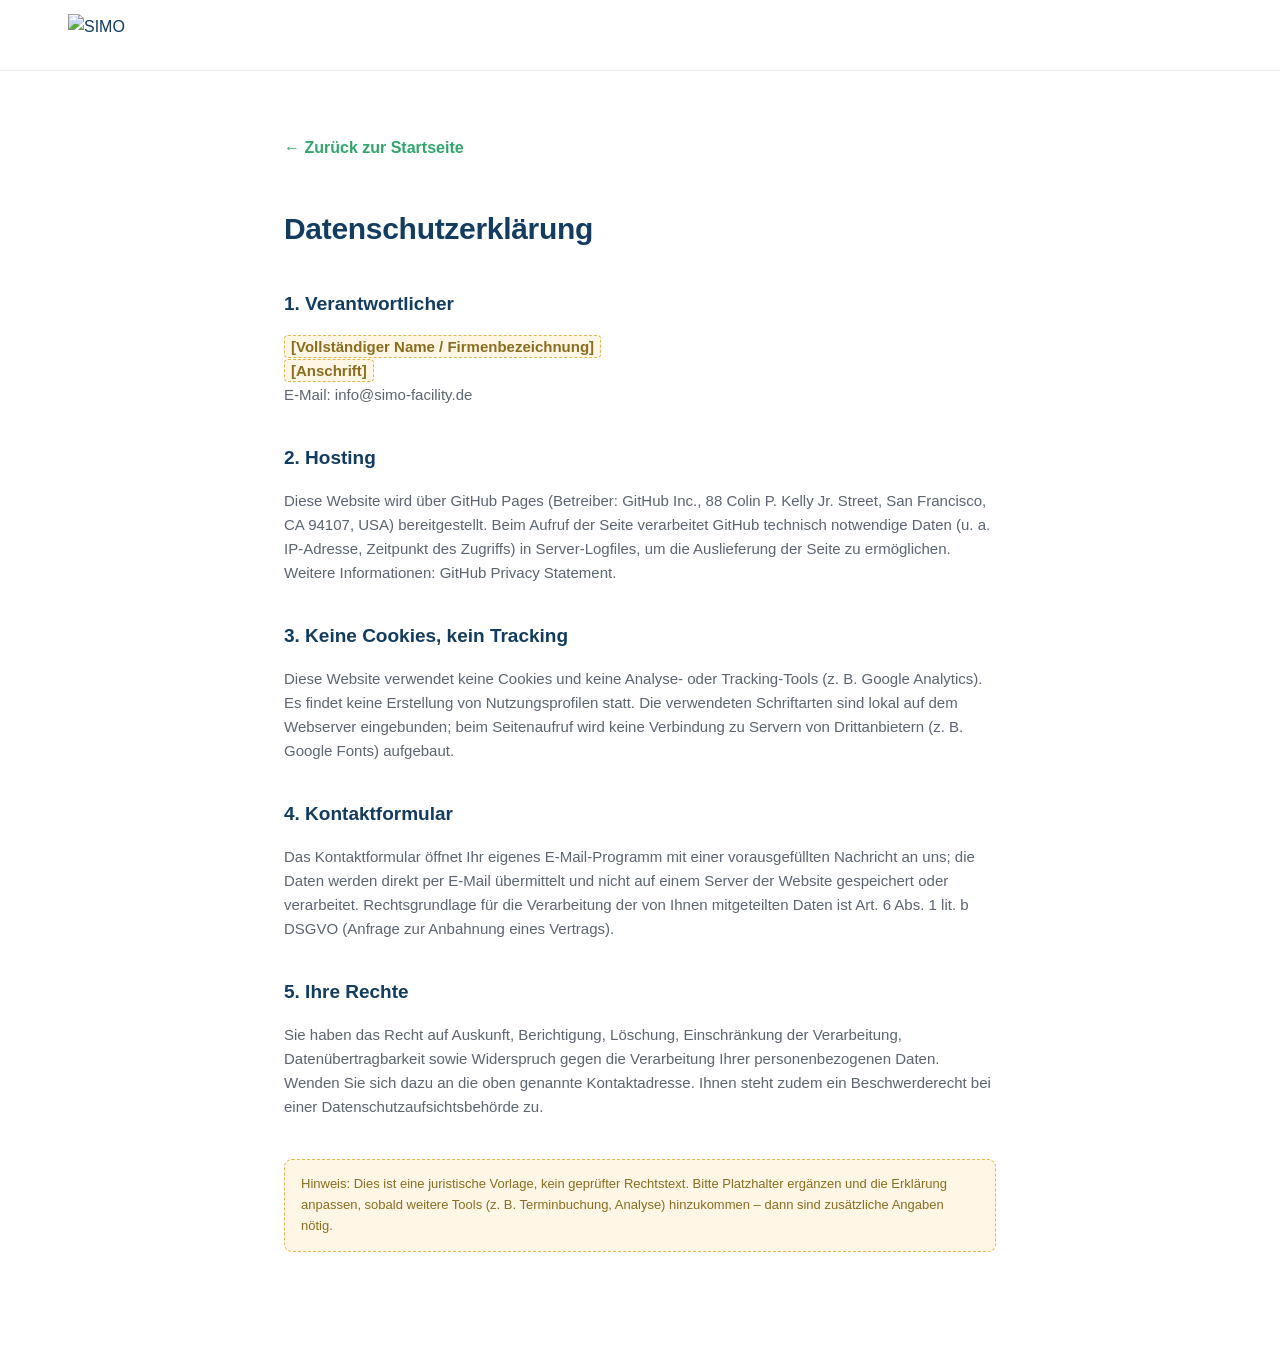
==== datenschutz.html @ 3d9133c1 "Website: Grunddateien" ====
<!DOCTYPE html>
<html lang="de">
<head>
<meta charset="UTF-8">
<meta name="viewport" content="width=device-width, initial-scale=1.0">
<title>Datenschutzerklärung – SIMO</title>
<link rel="icon" type="image/svg+xml" href="assets/icon.svg">
<link rel="stylesheet" href="styles.css">
<style>
  .legal { max-width: 760px; margin: 0 auto; padding: 64px 24px 96px; }
  .legal h1 { font-size: 30px; margin-bottom: 24px; }
  .legal h2 { font-size: 19px; margin-top: 36px; }
  .legal p, .legal li { color: var(--gray); font-size: 15px; }
  .legal .placeholder { background: #FFF6E5; border: 1px dashed #E0B94D; padding: 2px 6px; border-radius: 4px; color: #8A6D1E; font-weight: 600; }
  .back { display:inline-block; margin-bottom: 24px; font-weight: 600; color: var(--green); }
</style>
</head>
<body>
<header>
  <nav class="nav">
    <a href="index.html" class="logo"><img src="assets/icon.svg" alt="SIMO"></a>
  </nav>
</header>

<div class="legal">
  <a class="back" href="index.html">&larr; Zurück zur Startseite</a>
  <h1>Datenschutzerklärung</h1>

  <h2>1. Verantwortlicher</h2>
  <p>
    <span class="placeholder">[Vollständiger Name / Firmenbezeichnung]</span><br>
    <span class="placeholder">[Anschrift]</span><br>
    E-Mail: info@simo-facility.de
  </p>

  <h2>2. Hosting</h2>
  <p>Diese Website wird über GitHub Pages (Betreiber: GitHub Inc., 88 Colin P. Kelly Jr. Street, San Francisco, CA 94107, USA) bereitgestellt. Beim Aufruf der Seite verarbeitet GitHub technisch notwendige Daten (u. a. IP-Adresse, Zeitpunkt des Zugriffs) in Server-Logfiles, um die Auslieferung der Seite zu ermöglichen. Weitere Informationen: <a href="https://docs.github.com/site-policy/privacy-policies/github-general-privacy-statement" target="_blank" rel="noopener">GitHub Privacy Statement</a>.</p>

  <h2>3. Keine Cookies, kein Tracking</h2>
  <p>Diese Website verwendet keine Cookies und keine Analyse- oder Tracking-Tools (z. B. Google Analytics). Es findet keine Erstellung von Nutzungsprofilen statt. Die verwendeten Schriftarten sind lokal auf dem Webserver eingebunden; beim Seitenaufruf wird keine Verbindung zu Servern von Drittanbietern (z. B. Google Fonts) aufgebaut.</p>

  <h2>4. Kontaktformular</h2>
  <p>Das Kontaktformular öffnet Ihr eigenes E-Mail-Programm mit einer vorausgefüllten Nachricht an uns; die Daten werden direkt per E-Mail übermittelt und nicht auf einem Server der Website gespeichert oder verarbeitet. Rechtsgrundlage für die Verarbeitung der von Ihnen mitgeteilten Daten ist Art. 6 Abs. 1 lit. b DSGVO (Anfrage zur Anbahnung eines Vertrags).</p>

  <h2>5. Ihre Rechte</h2>
  <p>Sie haben das Recht auf Auskunft, Berichtigung, Löschung, Einschränkung der Verarbeitung, Datenübertragbarkeit sowie Widerspruch gegen die Verarbeitung Ihrer personenbezogenen Daten. Wenden Sie sich dazu an die oben genannte Kontaktadresse. Ihnen steht zudem ein Beschwerderecht bei einer Datenschutzaufsichtsbehörde zu.</p>

  <p style="margin-top:40px; font-size:13px; color:#8A6D1E; background:#FFF6E5; border:1px dashed #E0B94D; padding:14px 16px; border-radius:8px;">
    Hinweis: Dies ist eine juristische Vorlage, kein geprüfter Rechtstext. Bitte Platzhalter ergänzen und die Erklärung anpassen, sobald weitere Tools (z. B. Terminbuchung, Analyse) hinzukommen – dann sind zusätzliche Angaben nötig.
  </p>
</div>
</body>
</html>
---- styles.css ----
/* Poppins – selbst gehostet (DSGVO: keine Verbindung zu Google-Servern) */
@font-face {
  font-family: "Poppins"; font-style: normal; font-weight: 400; font-display: swap;
  src: url("assets/fonts/poppins-latin-400-normal.woff2") format("woff2");
  unicode-range: U+0000-00FF, U+0131, U+0152-0153, U+02BB-02BC, U+02C6, U+02DA, U+02DC, U+2000-206F, U+20AC, U+2122, U+2212;
}
@font-face {
  font-family: "Poppins"; font-style: normal; font-weight: 500; font-display: swap;
  src: url("assets/fonts/poppins-latin-500-normal.woff2") format("woff2");
  unicode-range: U+0000-00FF, U+0131, U+0152-0153, U+02BB-02BC, U+02C6, U+02DA, U+02DC, U+2000-206F, U+20AC, U+2122, U+2212;
}
@font-face {
  font-family: "Poppins"; font-style: normal; font-weight: 600; font-display: swap;
  src: url("assets/fonts/poppins-latin-600-normal.woff2") format("woff2");
  unicode-range: U+0000-00FF, U+0131, U+0152-0153, U+02BB-02BC, U+02C6, U+02DA, U+02DC, U+2000-206F, U+20AC, U+2122, U+2212;
}
@font-face {
  font-family: "Poppins"; font-style: normal; font-weight: 700; font-display: swap;
  src: url("assets/fonts/poppins-latin-700-normal.woff2") format("woff2");
  unicode-range: U+0000-00FF, U+0131, U+0152-0153, U+02BB-02BC, U+02C6, U+02DA, U+02DC, U+2000-206F, U+20AC, U+2122, U+2212;
}
@font-face {
  font-family: "Poppins"; font-style: normal; font-weight: 400; font-display: swap;
  src: url("assets/fonts/poppins-latin-ext-400-normal.woff2") format("woff2");
  unicode-range: U+0100-02BA, U+02BD-02C5, U+02C7-02CC, U+02CE-02D7, U+02DD-02FF, U+0304, U+0308, U+0329, U+1D00-1DBF, U+1E00-1E9F, U+1EF2-1EFF, U+2020, U+20A0-20AB, U+20AD-20C0, U+2113, U+2C60-2C7F, U+A720-A7FF;
}
@font-face {
  font-family: "Poppins"; font-style: normal; font-weight: 500; font-display: swap;
  src: url("assets/fonts/poppins-latin-ext-500-normal.woff2") format("woff2");
  unicode-range: U+0100-02BA, U+02BD-02C5, U+02C7-02CC, U+02CE-02D7, U+02DD-02FF, U+0304, U+0308, U+0329, U+1D00-1DBF, U+1E00-1E9F, U+1EF2-1EFF, U+2020, U+20A0-20AB, U+20AD-20C0, U+2113, U+2C60-2C7F, U+A720-A7FF;
}
@font-face {
  font-family: "Poppins"; font-style: normal; font-weight: 600; font-display: swap;
  src: url("assets/fonts/poppins-latin-ext-600-normal.woff2") format("woff2");
  unicode-range: U+0100-02BA, U+02BD-02C5, U+02C7-02CC, U+02CE-02D7, U+02DD-02FF, U+0304, U+0308, U+0329, U+1D00-1DBF, U+1E00-1E9F, U+1EF2-1EFF, U+2020, U+20A0-20AB, U+20AD-20C0, U+2113, U+2C60-2C7F, U+A720-A7FF;
}
@font-face {
  font-family: "Poppins"; font-style: normal; font-weight: 700; font-display: swap;
  src: url("assets/fonts/poppins-latin-ext-700-normal.woff2") format("woff2");
  unicode-range: U+0100-02BA, U+02BD-02C5, U+02C7-02CC, U+02CE-02D7, U+02DD-02FF, U+0304, U+0308, U+0329, U+1D00-1DBF, U+1E00-1E9F, U+1EF2-1EFF, U+2020, U+20A0-20AB, U+20AD-20C0, U+2113, U+2C60-2C7F, U+A720-A7FF;
}

:root {
  --navy: #123C61;
  --navy-dark: #081D30;
  --navy-soft: #EEF3F7;
  --green: #2FA66A;
  --green-alt: #35B37E;
  --green-tint: #E7F6EE;
  --gray: #5B6470;
  --gray-light: #8A93A0;
  --light: #F6F8FA;
  --border: #E3E8EC;
  --white: #FFFFFF;
  --radius-sm: 14px;
  --radius: 22px;
  --radius-lg: 32px;
  --max-width: 1200px;
  --font: "Poppins", -apple-system, BlinkMacSystemFont, "Segoe UI", Arial, sans-serif;
  --ease: cubic-bezier(.22,.61,.36,1);
  --shadow-sm: 0 2px 10px rgba(8,29,48,0.06);
  --shadow: 0 20px 50px rgba(8,29,48,0.10);
  --shadow-lg: 0 30px 80px rgba(8,29,48,0.16);
}

* { box-sizing: border-box; }
html { scroll-behavior: smooth; }
@media (prefers-reduced-motion: reduce) {
  html { scroll-behavior: auto; }
  * { animation-duration: 0.01ms !important; transition-duration: 0.01ms !important; }
}

body {
  margin: 0;
  font-family: var(--font);
  color: var(--navy);
  background: var(--white);
  line-height: 1.6;
  -webkit-font-smoothing: antialiased;
  overflow-x: hidden;
}

img, svg { max-width: 100%; display: block; }
a { color: inherit; text-decoration: none; }
button { font-family: var(--font); }

.container {
  max-width: var(--max-width);
  margin: 0 auto;
  padding: 0 28px;
}

/* Reveal on scroll */
.reveal { opacity: 0; transform: translateY(24px); transition: opacity .7s var(--ease), transform .7s var(--ease); }
.reveal.is-visible { opacity: 1; transform: translateY(0); }
.reveal-stagger.is-visible > * { opacity: 1; transform: translateY(0); }
.reveal-stagger > * { opacity: 0; transform: translateY(20px); transition: opacity .6s var(--ease), transform .6s var(--ease); }
.reveal-stagger.is-visible > *:nth-child(1) { transition-delay: .05s; }
.reveal-stagger.is-visible > *:nth-child(2) { transition-delay: .13s; }
.reveal-stagger.is-visible > *:nth-child(3) { transition-delay: .21s; }
.reveal-stagger.is-visible > *:nth-child(4) { transition-delay: .29s; }
.reveal-stagger.is-visible > *:nth-child(5) { transition-delay: .37s; }
.reveal-stagger.is-visible > *:nth-child(6) { transition-delay: .45s; }

/* Header */
header {
  position: sticky;
  top: 0;
  background: rgba(255,255,255,0.78);
  backdrop-filter: saturate(180%) blur(14px);
  -webkit-backdrop-filter: saturate(180%) blur(14px);
  border-bottom: 1px solid rgba(227,232,236,0.8);
  z-index: 200;
  transition: box-shadow .3s var(--ease);
}
header.scrolled { box-shadow: 0 6px 24px rgba(8,29,48,0.06); }
.nav {
  display: flex;
  align-items: center;
  justify-content: space-between;
  padding: 14px 28px;
  max-width: var(--max-width);
  margin: 0 auto;
}
.nav .logo img { height: 42px; }
.nav-links {
  display: flex;
  gap: 34px;
  list-style: none;
  margin: 0;
  padding: 0;
}
.nav-links a {
  font-size: 14.5px;
  font-weight: 600;
  color: var(--navy);
  position: relative;
  padding-bottom: 2px;
}
.nav-links a::after {
  content: ""; position: absolute; left: 0; bottom: -4px; width: 0; height: 2px;
  background: var(--green); transition: width .25s var(--ease);
}
.nav-links a:hover::after { width: 100%; }
.nav-right { display: flex; align-items: center; gap: 18px; }
.nav-phone { display: flex; align-items: center; gap: 8px; font-size: 14px; font-weight: 600; color: var(--navy); }
.nav-cta {
  display: inline-flex;
  align-items: center;
  background: var(--navy);
  color: var(--white) !important;
  font-weight: 600;
  font-size: 14.5px;
  padding: 11px 22px;
  border-radius: 999px;
  white-space: nowrap;
  transition: background .25s var(--ease), transform .2s var(--ease);
}
.nav-cta:hover { background: var(--green); transform: translateY(-1px); }
.nav-toggle {
  display: none;
  flex-direction: column;
  gap: 5px;
  background: none;
  border: none;
  cursor: pointer;
  padding: 6px;
}
.nav-toggle span { width: 24px; height: 2px; background: var(--navy); border-radius: 2px; transition: transform .25s var(--ease), opacity .25s var(--ease); }
.nav-toggle.active span:nth-child(1) { transform: translateY(7px) rotate(45deg); }
.nav-toggle.active span:nth-child(2) { opacity: 0; }
.nav-toggle.active span:nth-child(3) { transform: translateY(-7px) rotate(-45deg); }

.mobile-panel {
  display: none;
  position: fixed; inset: 0; top: 64px;
  background: var(--white);
  z-index: 190;
  padding: 8px 28px 32px;
  overflow-y: auto;
}
.mobile-panel.open { display: block; animation: fadeIn .25s var(--ease); }
.mobile-panel ul { list-style: none; margin: 0; padding: 0; display: grid; gap: 4px; }
.mobile-panel a {
  display: block; padding: 16px 4px; font-size: 18px; font-weight: 600;
  border-bottom: 1px solid var(--border); color: var(--navy);
}
.mobile-panel .btn { margin-top: 24px; width: 100%; text-align: center; }
@keyframes fadeIn { from { opacity: 0; } to { opacity: 1; } }

/* Hero */
.hero {
  position: relative;
  background: radial-gradient(1100px 560px at 15% -10%, #1c507e 0%, var(--navy) 42%, var(--navy-dark) 100%);
  color: var(--white);
  padding: clamp(64px, 10vw, 120px) 0 clamp(56px, 8vw, 96px);
  overflow: hidden;
}
.hero::before {
  content: "";
  position: absolute;
  top: -220px; right: -160px;
  width: 620px; height: 620px;
  background: radial-gradient(circle, rgba(47,166,106,0.35) 0%, rgba(47,166,106,0) 70%);
  pointer-events: none;
}
.hero .container {
  position: relative;
  display: grid;
  grid-template-columns: 1.15fr 0.85fr;
  gap: 56px;
  align-items: center;
}
.eyebrow {
  display: inline-flex;
  align-items: center;
  gap: 8px;
  font-size: 12.5px;
  font-weight: 700;
  letter-spacing: 1.4px;
  text-transform: uppercase;
  color: var(--green-alt);
  background: rgba(47,166,106,0.14);
  border: 1px solid rgba(47,166,106,0.35);
  padding: 7px 16px;
  border-radius: 999px;
  margin-bottom: 24px;
}
.eyebrow .pulse {
  width: 7px; height: 7px; border-radius: 50%; background: var(--green-alt);
  box-shadow: 0 0 0 0 rgba(53,179,126,0.6);
  animation: pulse 2.2s infinite;
}
@keyframes pulse {
  0% { box-shadow: 0 0 0 0 rgba(53,179,126,0.55); }
  70% { box-shadow: 0 0 0 9px rgba(53,179,126,0); }
  100% { box-shadow: 0 0 0 0 rgba(53,179,126,0); }
}
.hero h1 {
  font-size: clamp(34px, 5vw, 58px);
  line-height: 1.08;
  letter-spacing: -0.02em;
  margin: 0 0 22px;
  font-weight: 700;
}
.hero h1 span { color: var(--green-alt); }
.hero p.lead {
  font-size: clamp(16px, 1.6vw, 19px);
  color: #C6D5E1;
  max-width: 520px;
  margin: 0 0 34px;
}
.hero-ctas { display: flex; gap: 14px; flex-wrap: wrap; margin-bottom: 36px; }
.btn {
  display: inline-flex;
  align-items: center;
  justify-content: center;
  gap: 8px;
  padding: 15px 30px;
  border-radius: 999px;
  font-weight: 600;
  font-size: 15px;
  border: 2px solid transparent;
  cursor: pointer;
  transition: transform .2s var(--ease), box-shadow .2s var(--ease), background .2s var(--ease), border-color .2s var(--ease);
}
.btn-primary { background: var(--green); color: var(--white); box-shadow: 0 10px 26px rgba(47,166,106,0.35); }
.btn-primary:hover { background: var(--green-alt); transform: translateY(-2px); box-shadow: 0 14px 34px rgba(47,166,106,0.45); }
.btn-outline { border-color: rgba(255,255,255,0.35); color: var(--white); }
.btn-outline:hover { border-color: #fff; background: rgba(255,255,255,0.08); transform: translateY(-2px); }
.btn-dark { background: var(--navy); color: var(--white); }
.btn-dark:hover { background: var(--navy-dark); transform: translateY(-2px); }

.hero-microtrust { display: flex; flex-wrap: wrap; gap: 20px 28px; }
.hero-microtrust li { list-style: none; display: flex; align-items: center; gap: 8px; font-size: 13.5px; color: #D7E1EA; font-weight: 500; }
.hero-microtrust svg { flex-shrink: 0; }

.hero-visual {
  position: relative;
  background: rgba(255,255,255,0.06);
  border: 1px solid rgba(255,255,255,0.14);
  border-radius: var(--radius-lg);
  padding: 34px;
  backdrop-filter: blur(6px);
}
.hero-visual .card-label { font-size: 12px; font-weight: 700; letter-spacing: 1px; text-transform: uppercase; color: var(--green-alt); margin-bottom: 18px; }
.hero-visual ul { list-style: none; margin: 0; padding: 0; display: grid; gap: 20px; }
.hero-visual li { display: flex; gap: 14px; align-items: flex-start; font-size: 15px; color: #E7EDF2; }
.hero-visual .check {
  width: 24px; height: 24px; border-radius: 50%; background: rgba(47,166,106,0.18);
  display: flex; align-items: center; justify-content: center; flex-shrink: 0; margin-top: 1px;
}

/* Trust bar */
.trustbar { background: var(--light); border-bottom: 1px solid var(--border); padding: 38px 0; }
.trustbar .container { display: grid; grid-template-columns: repeat(4, 1fr); gap: 24px; }
.trust-item { text-align: center; padding: 0 8px; }
.trust-item .icon-wrap {
  width: 56px; height: 56px; margin: 0 auto 12px; border-radius: 16px;
  background: var(--white); border: 1px solid var(--border);
  display: flex; align-items: center; justify-content: center;
  box-shadow: var(--shadow-sm);
}
.trust-item h4 { font-size: 15.5px; margin: 0 0 3px; color: var(--navy); font-weight: 600; }
.trust-item p { font-size: 13.5px; color: var(--gray); margin: 0; }

/* Sections */
section { padding: clamp(56px, 9vw, 104px) 0; }
.section-alt { background: var(--light); }
.section-head { text-align: center; max-width: 640px; margin: 0 auto 56px; }
.kicker {
  color: var(--green);
  font-weight: 700;
  font-size: 12.5px;
  letter-spacing: 1.6px;
  text-transform: uppercase;
}
.section-head h2 { font-size: clamp(26px, 3.4vw, 38px); margin: 12px 0 14px; letter-spacing: -0.01em; }
.section-head p { color: var(--gray); font-size: 16.5px; margin: 0; }

/* Process */
.process-grid {
  display: grid;
  grid-template-columns: repeat(4, 1fr);
  gap: 20px;
  counter-reset: step;
}
.process-card {
  position: relative;
  background: var(--white);
  border: 1px solid var(--border);
  border-radius: var(--radius);
  padding: 30px 24px;
}
.process-card .num {
  width: 40px; height: 40px; border-radius: 50%;
  background: var(--navy); color: var(--white);
  display: flex; align-items: center; justify-content: center;
  font-weight: 700; font-size: 16px; margin-bottom: 18px;
}
.process-card h3 { font-size: 17px; margin: 0 0 8px; }
.process-card p { font-size: 14px; color: var(--gray); margin: 0; }
.process-arrow { display: none; }

/* Services grid */
.services-grid { display: grid; grid-template-columns: repeat(3, 1fr); gap: 22px; }
.service-card {
  border: 1px solid var(--border);
  border-radius: var(--radius);
  padding: 30px;
  background: var(--white);
  transition: box-shadow .3s var(--ease), transform .3s var(--ease), border-color .3s var(--ease);
}
.service-card:hover { box-shadow: var(--shadow); transform: translateY(-4px); border-color: transparent; }
.service-card .icon {
  width: 52px; height: 52px;
  border-radius: 16px;
  background: var(--green-tint);
  display: flex; align-items: center; justify-content: center;
  margin-bottom: 20px;
}
.service-card h3 { font-size: 19px; margin: 0 0 9px; letter-spacing: -0.01em; }
.service-card p { font-size: 14.5px; color: var(--gray); margin: 0 0 16px; }
.service-card .price {
  display: inline-flex; font-size: 13.5px; font-weight: 700; color: var(--navy);
  background: var(--navy-soft); padding: 7px 14px; border-radius: 999px;
}

/* USP cards */
.usp-grid { display: grid; grid-template-columns: repeat(3, 1fr); gap: 22px; }
.usp-card {
  border-radius: var(--radius);
  padding: 32px;
  background: var(--white);
  border: 1px solid var(--border);
  transition: box-shadow .3s var(--ease), transform .3s var(--ease);
}
.usp-card:hover { box-shadow: var(--shadow); transform: translateY(-4px); }
.usp-card .icon-wrap {
  width: 54px; height: 54px; border-radius: 16px;
  background: var(--navy); display: flex; align-items: center; justify-content: center;
  margin-bottom: 18px;
}
.usp-card h3 { font-size: 19px; margin: 0 0 5px; }
.usp-card p { font-size: 14.5px; color: var(--gray); margin: 0; }

/* Area */
.area .container { display: grid; grid-template-columns: 1fr 1fr; gap: 48px; align-items: center; }
.area h2 { font-size: clamp(24px, 3vw, 32px); margin: 0 0 16px; letter-spacing: -0.01em; }
.area p { color: var(--gray); font-size: 15.5px; }
.area-tags { display: flex; gap: 10px; flex-wrap: wrap; margin-top: 20px; }
.area-tags span {
  background: var(--white); border: 1px solid var(--border);
  padding: 9px 18px; border-radius: 999px; font-size: 14px; font-weight: 600;
}
.area-visual { display: flex; justify-content: center; }
.area-visual svg { max-width: 380px; }

/* FAQ */
.faq { max-width: 780px; margin: 0 auto; }
.faq-item {
  border-bottom: 1px solid var(--border);
}
.faq-item summary {
  cursor: pointer;
  list-style: none;
  display: flex;
  align-items: center;
  justify-content: space-between;
  padding: 22px 4px;
  font-weight: 600;
  font-size: 16.5px;
  color: var(--navy);
}
.faq-item summary::-webkit-details-marker { display: none; }
.faq-item .plus {
  width: 26px; height: 26px; border-radius: 50%; background: var(--navy-soft);
  display: flex; align-items: center; justify-content: center; flex-shrink: 0; margin-left: 16px;
  position: relative;
}
.faq-item .plus::before, .faq-item .plus::after {
  content: ""; position: absolute; background: var(--navy); border-radius: 2px;
}
.faq-item .plus::before { width: 11px; height: 2px; }
.faq-item .plus::after { width: 2px; height: 11px; transition: transform .25s var(--ease); }
.faq-item[open] .plus::after { transform: rotate(90deg) scale(0); }
.faq-item p { margin: 0 0 22px; color: var(--gray); font-size: 15px; padding-right: 40px; }

/* Final CTA */
.final-cta {
  background: linear-gradient(135deg, var(--navy) 0%, var(--navy-dark) 100%);
  color: var(--white);
  border-radius: var(--radius-lg);
  padding: clamp(48px, 7vw, 76px);
  text-align: center;
  margin: 0 28px;
  max-width: calc(var(--max-width) - 56px);
  margin-left: auto; margin-right: auto;
}
.final-cta h2 { font-size: clamp(26px, 3.6vw, 40px); margin: 0 0 16px; letter-spacing: -0.01em; }
.final-cta p { color: #C6D5E1; font-size: 16.5px; max-width: 520px; margin: 0 auto 32px; }
.final-cta .hero-ctas { justify-content: center; margin-bottom: 0; }

/* Contact */
.contact .container { display: grid; grid-template-columns: 1fr 1fr; gap: 56px; }
.contact-info h2 { font-size: clamp(24px, 3.2vw, 32px); margin: 10px 0 14px; letter-spacing: -0.01em; }
.contact-info > p { color: var(--gray); font-size: 15.5px; margin-bottom: 28px; }
.contact-detail { display: flex; gap: 16px; align-items: flex-start; margin-bottom: 20px; }
.contact-detail .icon-wrap {
  width: 44px; height: 44px; border-radius: 14px; background: var(--light); border: 1px solid var(--border);
  display: flex; align-items: center; justify-content: center; flex-shrink: 0;
}
.contact-detail strong { display: block; font-size: 15px; }
.contact-detail span { color: var(--gray); font-size: 14.5px; }
.contact-detail span a { color: var(--green); font-weight: 600; }
.contact-detail span a:hover { text-decoration: underline; }

form.contact-form {
  border: 1px solid var(--border);
  border-radius: var(--radius);
  padding: 34px;
  display: grid;
  gap: 18px;
  background: var(--white);
  box-shadow: var(--shadow);
}
.contact-form label { font-size: 13px; font-weight: 700; color: var(--navy); margin-bottom: 6px; display: block; }
.contact-form input, .contact-form select, .contact-form textarea {
  width: 100%;
  padding: 13px 15px;
  border: 1px solid var(--border);
  border-radius: 12px;
  font-family: var(--font);
  font-size: 14.5px;
  color: var(--navy);
  background: var(--light);
  transition: border-color .2s var(--ease), background .2s var(--ease);
}
.contact-form input:focus, .contact-form select:focus, .contact-form textarea:focus {
  outline: none; border-color: var(--green); background: var(--white);
}
.contact-form textarea { resize: vertical; min-height: 100px; }
.contact-form .btn-primary { border: none; width: 100%; margin-top: 4px; }
.form-hint { font-size: 12.5px; color: var(--gray-light); margin-top: -8px; text-align: center; }

/* Footer */
footer { background: var(--navy-dark); color: #C6D2DC; padding: 60px 0 28px; }
.footer-grid { display: grid; grid-template-columns: 1.4fr 1fr 1fr; gap: 36px; margin-bottom: 44px; }
.footer-grid img { height: 30px; margin-bottom: 16px; }
.footer-grid p { font-size: 14px; color: #93A6B6; max-width: 320px; }
.footer-grid h5 { color: var(--white); font-size: 14px; margin: 0 0 16px; letter-spacing: 0.4px; }
.footer-grid ul { list-style: none; margin: 0; padding: 0; display: grid; gap: 11px; }
.footer-grid a { font-size: 14px; color: #C6D2DC; transition: color .2s var(--ease); }
.footer-grid a:hover { color: var(--white); }
.footer-bottom {
  border-top: 1px solid rgba(255,255,255,0.1);
  padding-top: 24px;
  display: flex; justify-content: space-between; flex-wrap: wrap; gap: 12px;
  font-size: 13px; color: #7C90A0;
}

/* Sticky mobile CTA */
.mobile-cta-bar {
  display: none;
  position: fixed; left: 0; right: 0; bottom: 0; z-index: 150;
  background: rgba(255,255,255,0.92);
  backdrop-filter: blur(10px);
  border-top: 1px solid var(--border);
  padding: 12px 16px;
  gap: 10px;
}
.mobile-cta-bar a { flex: 1; text-align: center; }

/* Legal pages (shared) */
.legal { max-width: 760px; margin: 0 auto; padding: 64px 24px 96px; }
.legal h1 { font-size: 30px; margin-bottom: 24px; letter-spacing: -0.01em; }
.legal h2 { font-size: 19px; margin-top: 36px; }
.legal p, .legal li { color: var(--gray); font-size: 15px; }
.legal .placeholder { background: #FFF6E5; border: 1px dashed #E0B94D; padding: 2px 6px; border-radius: 4px; color: #8A6D1E; font-weight: 600; }
.back { display:inline-block; margin-bottom: 24px; font-weight: 600; color: var(--green); }

@media (max-width: 960px) {
  .process-grid, .services-grid, .usp-grid { grid-template-columns: repeat(2, 1fr); }
  .footer-grid { grid-template-columns: 1fr 1fr; }
  .footer-grid > div:first-child { grid-column: 1 / -1; }
}

@media (max-width: 880px) {
  .nav-links, .nav-phone { display: none; }
  .nav-toggle { display: flex; }
  .hero .container { grid-template-columns: 1fr; }
  .hero-visual { order: -1; }
  .trustbar .container { grid-template-columns: repeat(2, 1fr); gap: 28px; }
  .area .container, .contact .container { grid-template-columns: 1fr; }
  .area-visual { order: -1; }
  body { padding-bottom: 72px; }
  .mobile-cta-bar { display: flex; }
}

@media (max-width: 600px) {
  .process-grid, .services-grid, .usp-grid { grid-template-columns: 1fr; }
  .final-cta { margin: 0 16px; padding: 40px 24px; }
  .hero-microtrust { gap: 14px 20px; }
}
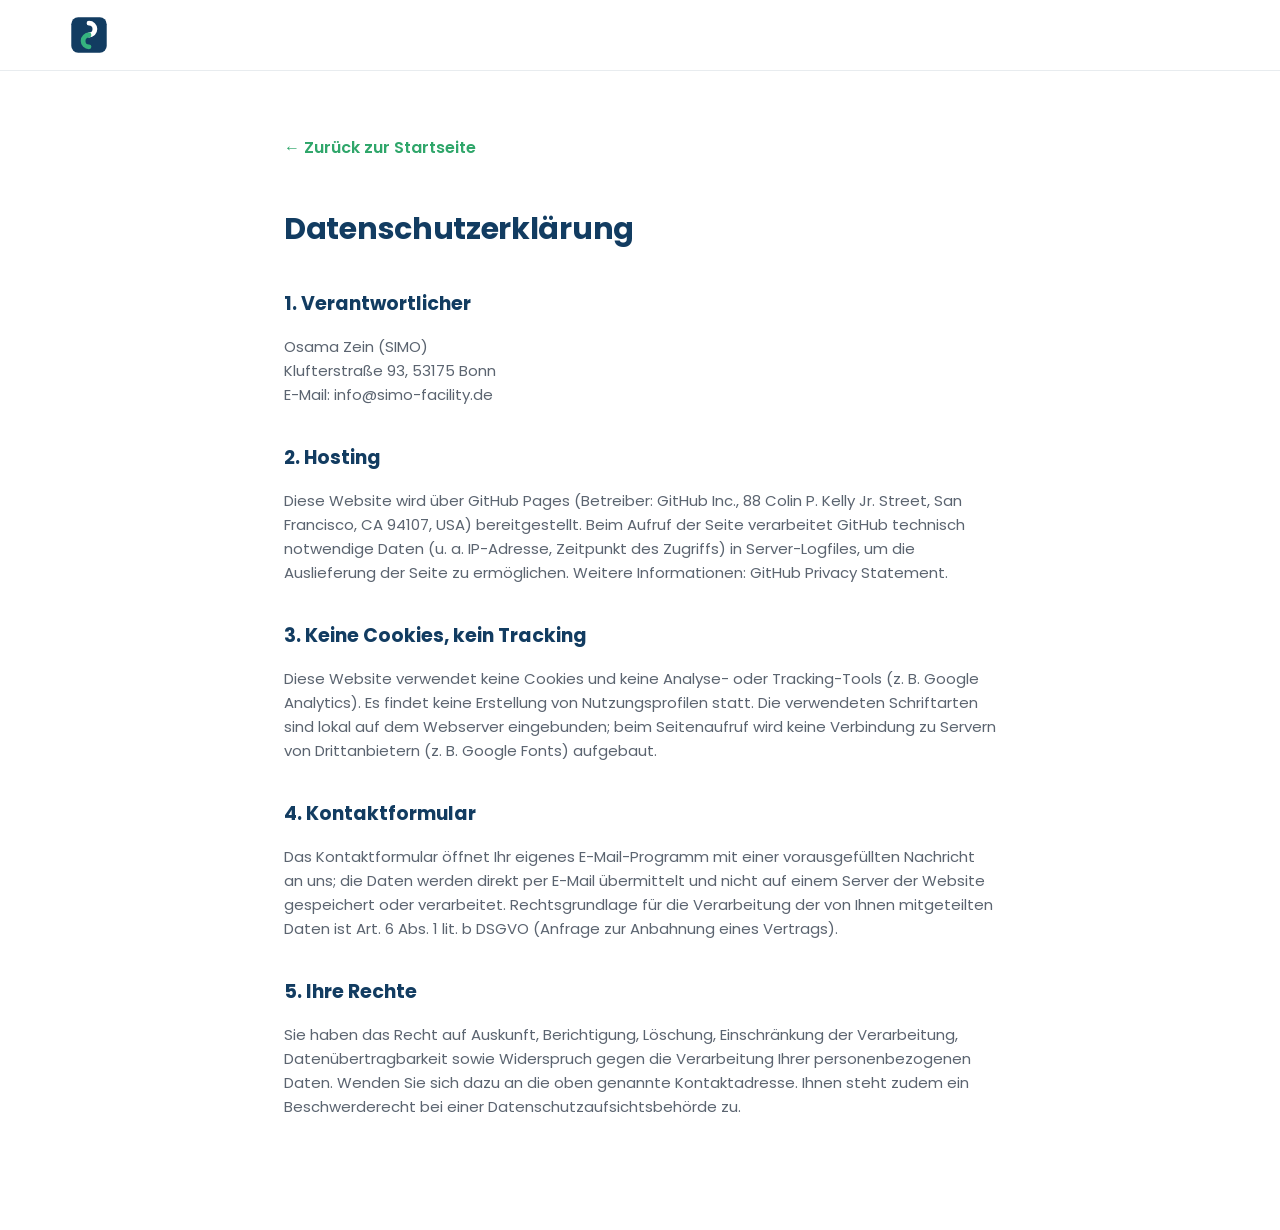
==== commit 080373a7: "Impressum/Datenschutz: Betreiberdaten eingetragen, Nummernformat normalisiert" ====
--- a/datenschutz.html
+++ b/datenschutz.html
@@ -28,8 +28,8 @@
 
   <h2>1. Verantwortlicher</h2>
   <p>
-    <span class="placeholder">[Vollständiger Name / Firmenbezeichnung]</span><br>
-    <span class="placeholder">[Anschrift]</span><br>
+    Osama Zein (SIMO)<br>
+    Klufterstraße 93, 53175 Bonn<br>
     E-Mail: info@simo-facility.de
   </p>
 
@@ -44,10 +44,6 @@
 
   <h2>5. Ihre Rechte</h2>
   <p>Sie haben das Recht auf Auskunft, Berichtigung, Löschung, Einschränkung der Verarbeitung, Datenübertragbarkeit sowie Widerspruch gegen die Verarbeitung Ihrer personenbezogenen Daten. Wenden Sie sich dazu an die oben genannte Kontaktadresse. Ihnen steht zudem ein Beschwerderecht bei einer Datenschutzaufsichtsbehörde zu.</p>
-
-  <p style="margin-top:40px; font-size:13px; color:#8A6D1E; background:#FFF6E5; border:1px dashed #E0B94D; padding:14px 16px; border-radius:8px;">
-    Hinweis: Dies ist eine juristische Vorlage, kein geprüfter Rechtstext. Bitte Platzhalter ergänzen und die Erklärung anpassen, sobald weitere Tools (z. B. Terminbuchung, Analyse) hinzukommen – dann sind zusätzliche Angaben nötig.
-  </p>
 </div>
 </body>
 </html>
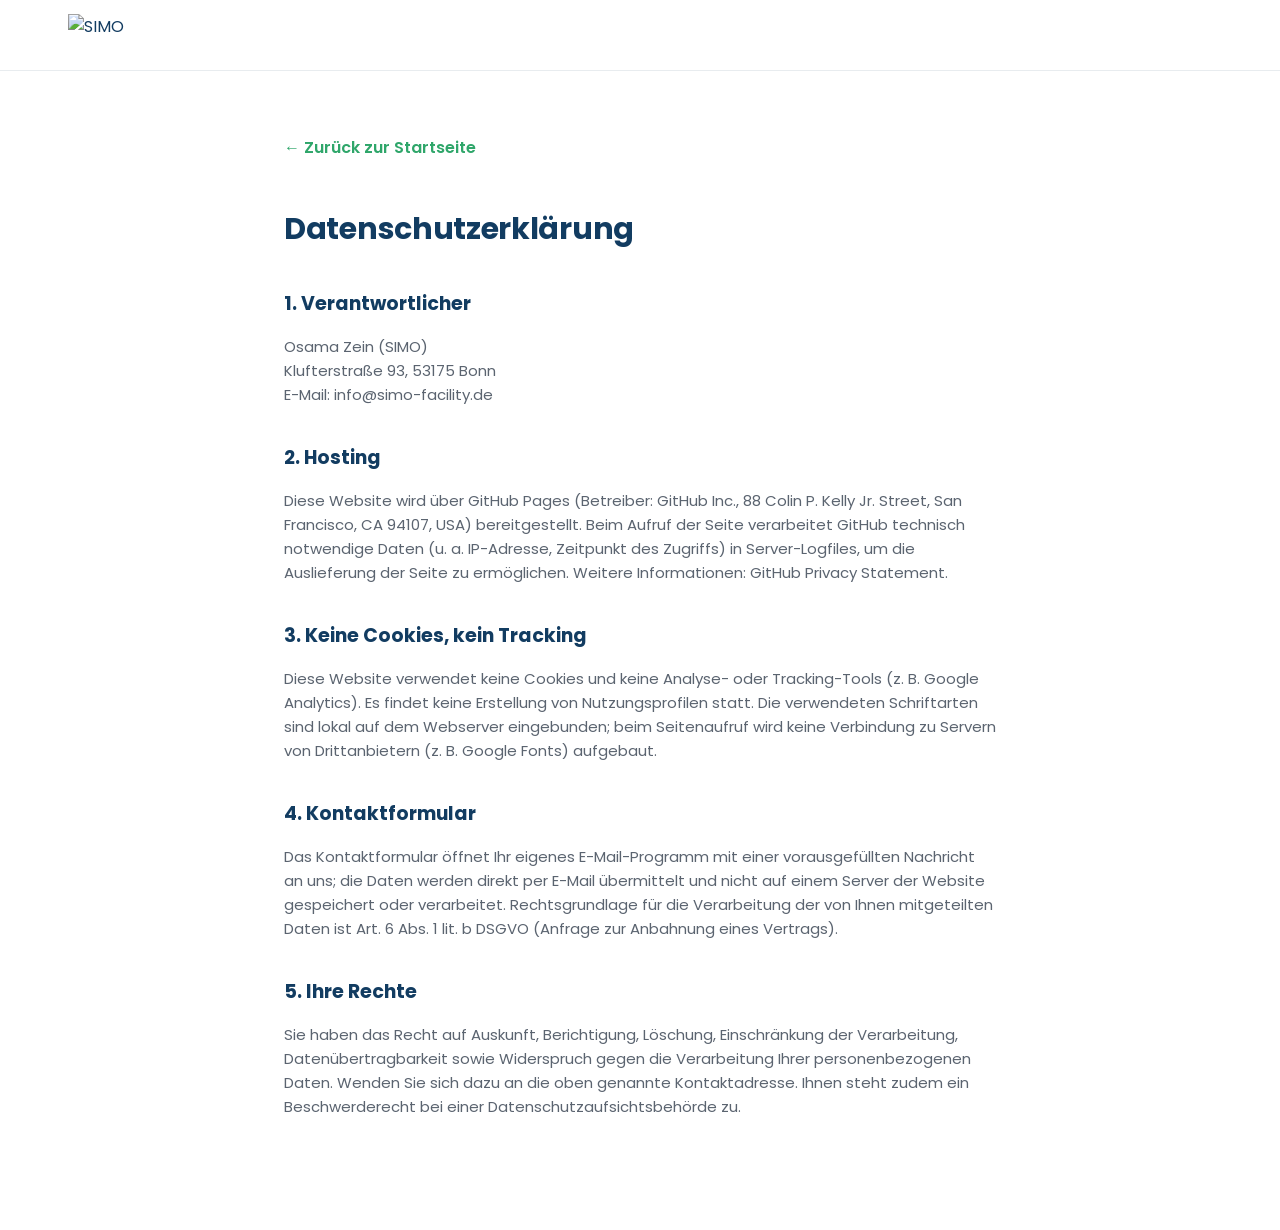
==== commit 32ef6469: "Add files via upload Fix: Overflow mobil, freistehendes Logo, OS-Plattform-Hinweis entfernt" ====
--- a/datenschutz.html
+++ b/datenschutz.html
@@ -18,7 +18,7 @@
 <body>
 <header>
   <nav class="nav">
-    <a href="index.html" class="logo"><img src="assets/icon.svg" alt="SIMO"></a>
+    <a href="index.html" class="logo"><img src="assets/logo_mark.svg" alt="SIMO"></a>
   </nav>
 </header>
 
--- a/styles.css
+++ b/styles.css
@@ -65,6 +65,8 @@
 
 * { box-sizing: border-box; }
 html { scroll-behavior: smooth; }
+/* Horizontales Überlaufen hart unterbinden (clip erzeugt keinen Scroll-Container, sticky bleibt intakt) */
+html, body { overflow-x: clip; }
 @media (prefers-reduced-motion: reduce) {
   html { scroll-behavior: auto; }
   * { animation-duration: 0.01ms !important; transition-duration: 0.01ms !important; }
@@ -215,6 +217,7 @@
   display: inline-flex;
   align-items: center;
   gap: 8px;
+  max-width: 100%;
   font-size: 12.5px;
   font-weight: 700;
   letter-spacing: 1.4px;
@@ -538,6 +541,7 @@
 }
 
 @media (max-width: 600px) {
+  .eyebrow { font-size: 11px; letter-spacing: 1px; }
   .process-grid, .services-grid, .usp-grid { grid-template-columns: 1fr; }
   .final-cta { margin: 0 16px; padding: 40px 24px; }
   .hero-microtrust { gap: 14px 20px; }
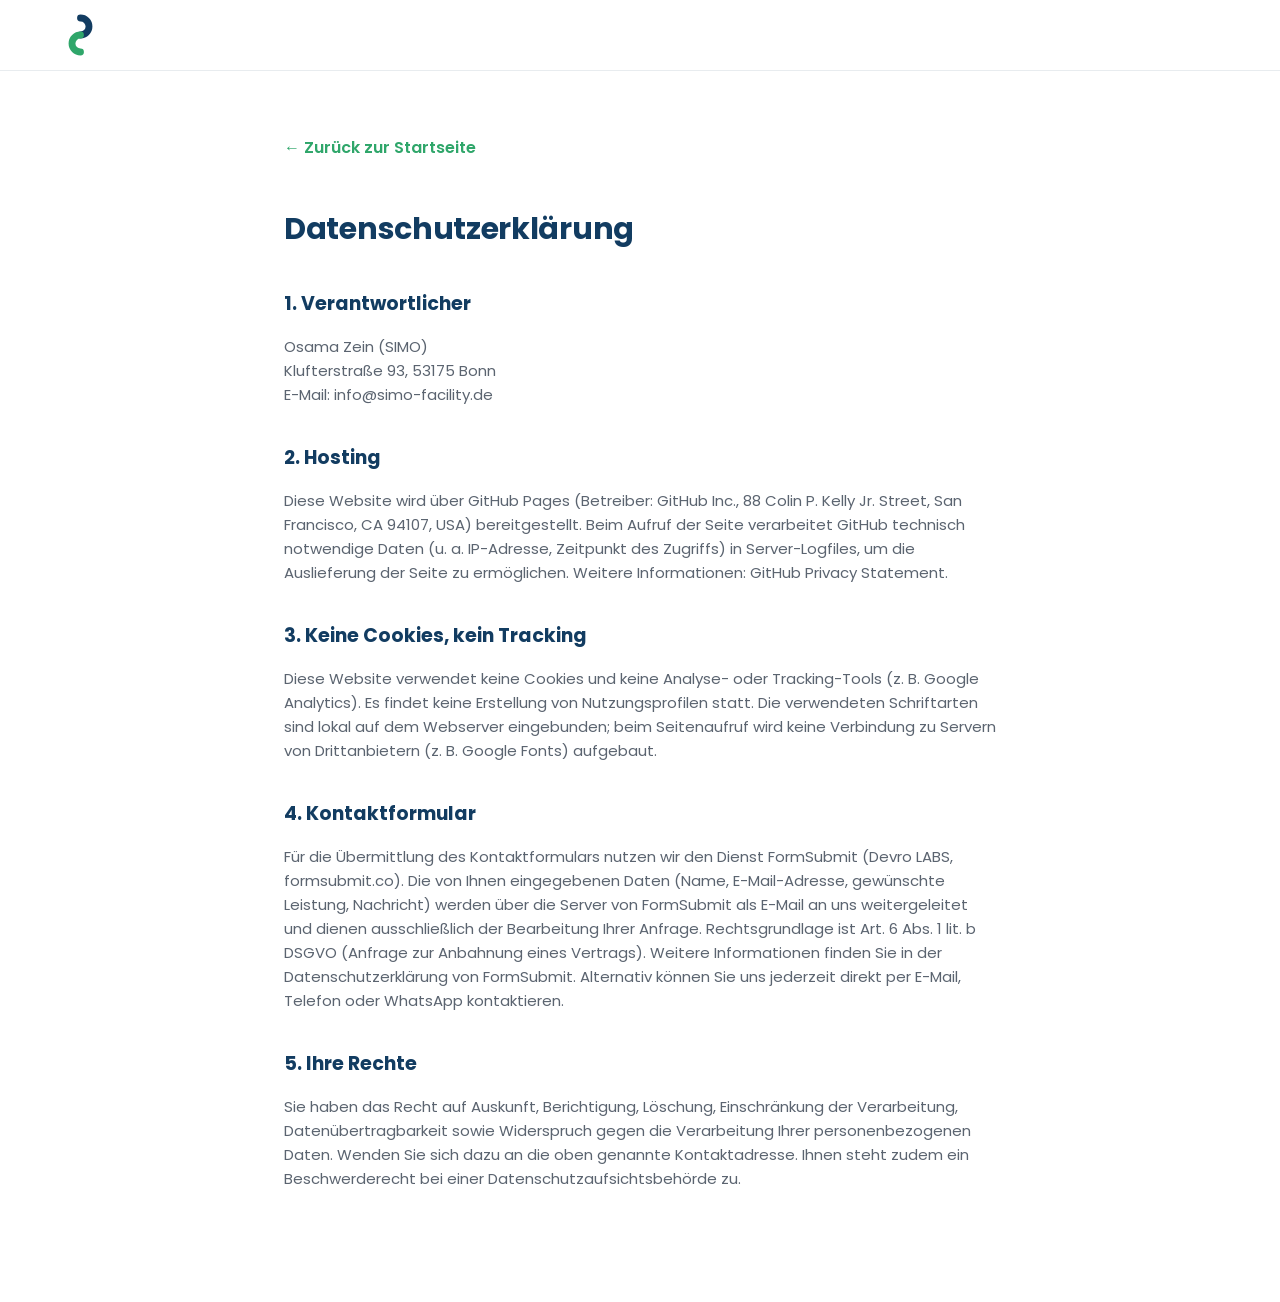
==== commit f1fcfbe5: "Add files via upload" ====
--- a/datenschutz.html
+++ b/datenschutz.html
@@ -40,7 +40,7 @@
   <p>Diese Website verwendet keine Cookies und keine Analyse- oder Tracking-Tools (z. B. Google Analytics). Es findet keine Erstellung von Nutzungsprofilen statt. Die verwendeten Schriftarten sind lokal auf dem Webserver eingebunden; beim Seitenaufruf wird keine Verbindung zu Servern von Drittanbietern (z. B. Google Fonts) aufgebaut.</p>
 
   <h2>4. Kontaktformular</h2>
-  <p>Das Kontaktformular öffnet Ihr eigenes E-Mail-Programm mit einer vorausgefüllten Nachricht an uns; die Daten werden direkt per E-Mail übermittelt und nicht auf einem Server der Website gespeichert oder verarbeitet. Rechtsgrundlage für die Verarbeitung der von Ihnen mitgeteilten Daten ist Art. 6 Abs. 1 lit. b DSGVO (Anfrage zur Anbahnung eines Vertrags).</p>
+  <p>Für die Übermittlung des Kontaktformulars nutzen wir den Dienst FormSubmit (Devro LABS, formsubmit.co). Die von Ihnen eingegebenen Daten (Name, E-Mail-Adresse, gewünschte Leistung, Nachricht) werden über die Server von FormSubmit als E-Mail an uns weitergeleitet und dienen ausschließlich der Bearbeitung Ihrer Anfrage. Rechtsgrundlage ist Art. 6 Abs. 1 lit. b DSGVO (Anfrage zur Anbahnung eines Vertrags). Weitere Informationen finden Sie in der <a href="https://formsubmit.co/privacy.pdf" target="_blank" rel="noopener">Datenschutzerklärung von FormSubmit</a>. Alternativ können Sie uns jederzeit direkt per E-Mail, Telefon oder WhatsApp kontaktieren.</p>
 
   <h2>5. Ihre Rechte</h2>
   <p>Sie haben das Recht auf Auskunft, Berichtigung, Löschung, Einschränkung der Verarbeitung, Datenübertragbarkeit sowie Widerspruch gegen die Verarbeitung Ihrer personenbezogenen Daten. Wenden Sie sich dazu an die oben genannte Kontaktadresse. Ihnen steht zudem ein Beschwerderecht bei einer Datenschutzaufsichtsbehörde zu.</p>
--- a/styles.css
+++ b/styles.css
@@ -297,7 +297,8 @@
 /* Trust bar */
 .trustbar { background: var(--light); border-bottom: 1px solid var(--border); padding: 38px 0; }
 .trustbar .container { display: grid; grid-template-columns: repeat(4, 1fr); gap: 24px; }
-.trust-item { text-align: center; padding: 0 8px; }
+.trust-item { text-align: center; padding: 0 8px; min-width: 0; }
+.trust-item h4, .trust-item p { hyphens: auto; overflow-wrap: break-word; }
 .trust-item .icon-wrap {
   width: 56px; height: 56px; margin: 0 auto 12px; border-radius: 16px;
   background: var(--white); border: 1px solid var(--border);
@@ -531,6 +532,11 @@
 @media (max-width: 880px) {
   .nav-links, .nav-phone { display: none; }
   .nav-toggle { display: flex; }
+  .nav { padding: 12px 20px; gap: 16px; }
+  .nav .logo { flex-shrink: 0; }
+  .nav .logo img { height: 36px; }
+  .nav-right { gap: 12px; margin-left: auto; }
+  .nav-cta { padding: 9px 16px; font-size: 13.5px; }
   .hero .container { grid-template-columns: 1fr; }
   .hero-visual { order: -1; }
   .trustbar .container { grid-template-columns: repeat(2, 1fr); gap: 28px; }
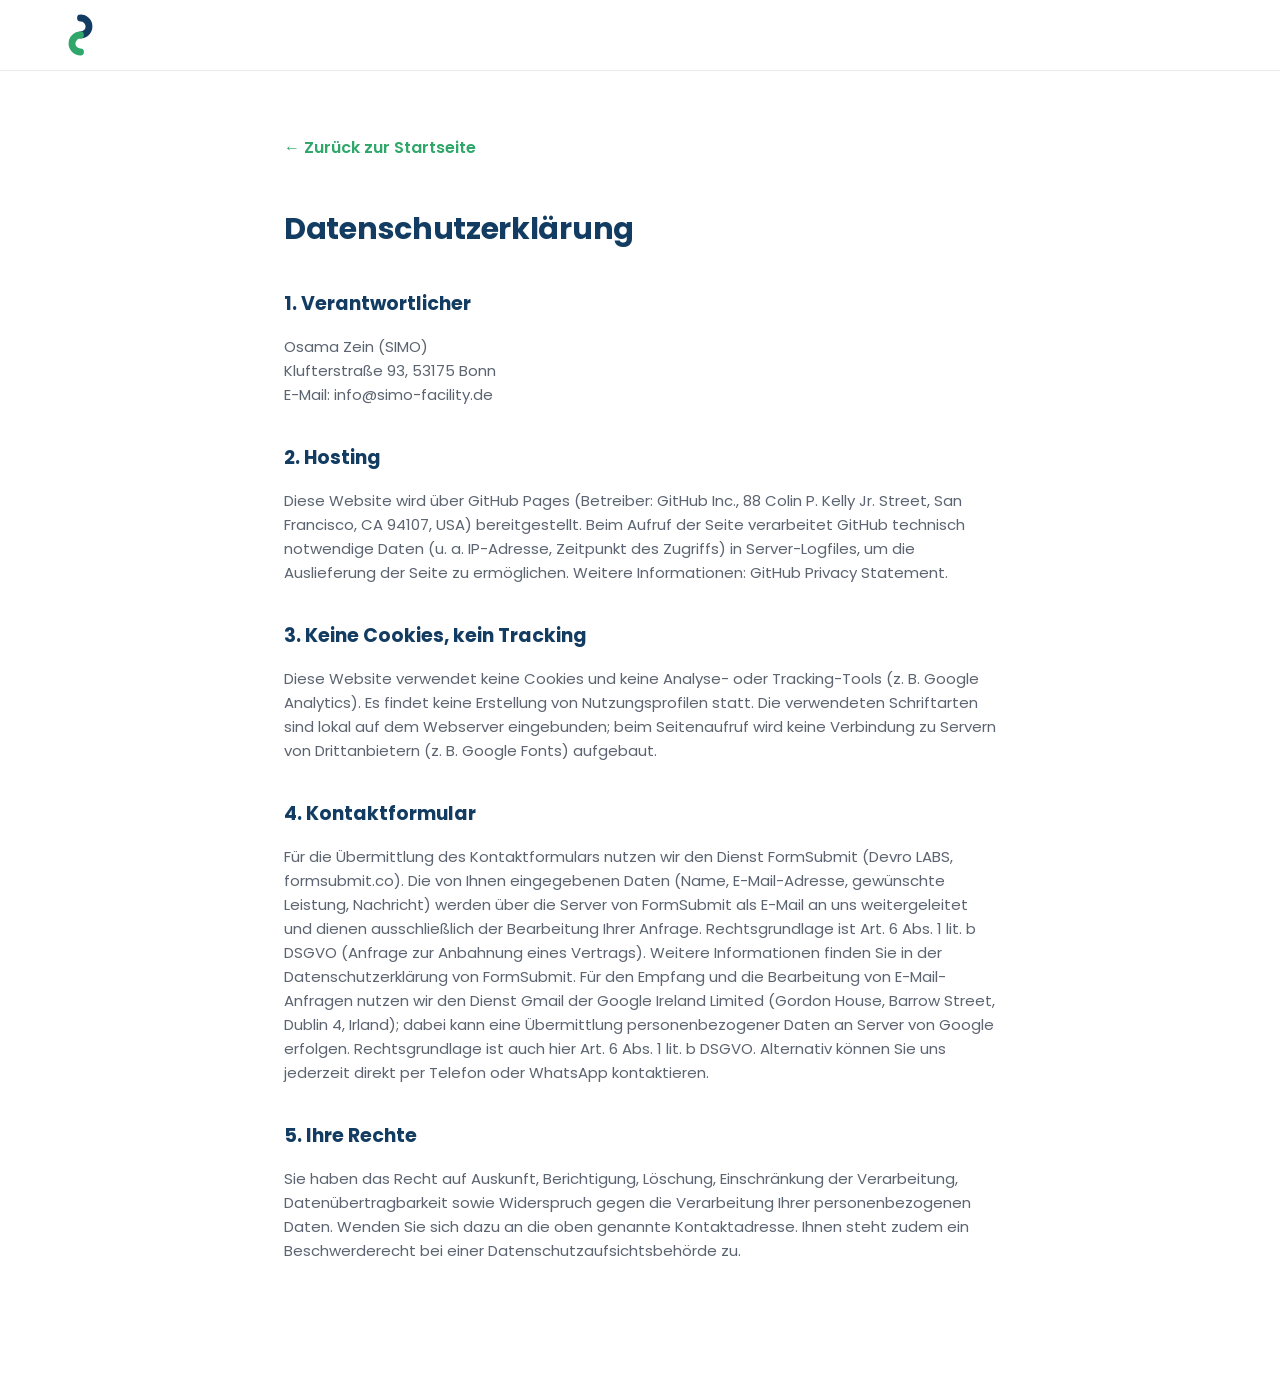
==== commit 1091de99: "Formular auf Gmail umgestellt, Footer-Logo mit Wortmarke, Datenschutz ergänzt" ====
--- a/datenschutz.html
+++ b/datenschutz.html
@@ -40,7 +40,7 @@
   <p>Diese Website verwendet keine Cookies und keine Analyse- oder Tracking-Tools (z. B. Google Analytics). Es findet keine Erstellung von Nutzungsprofilen statt. Die verwendeten Schriftarten sind lokal auf dem Webserver eingebunden; beim Seitenaufruf wird keine Verbindung zu Servern von Drittanbietern (z. B. Google Fonts) aufgebaut.</p>
 
   <h2>4. Kontaktformular</h2>
-  <p>Für die Übermittlung des Kontaktformulars nutzen wir den Dienst FormSubmit (Devro LABS, formsubmit.co). Die von Ihnen eingegebenen Daten (Name, E-Mail-Adresse, gewünschte Leistung, Nachricht) werden über die Server von FormSubmit als E-Mail an uns weitergeleitet und dienen ausschließlich der Bearbeitung Ihrer Anfrage. Rechtsgrundlage ist Art. 6 Abs. 1 lit. b DSGVO (Anfrage zur Anbahnung eines Vertrags). Weitere Informationen finden Sie in der <a href="https://formsubmit.co/privacy.pdf" target="_blank" rel="noopener">Datenschutzerklärung von FormSubmit</a>. Alternativ können Sie uns jederzeit direkt per E-Mail, Telefon oder WhatsApp kontaktieren.</p>
+  <p>Für die Übermittlung des Kontaktformulars nutzen wir den Dienst FormSubmit (Devro LABS, formsubmit.co). Die von Ihnen eingegebenen Daten (Name, E-Mail-Adresse, gewünschte Leistung, Nachricht) werden über die Server von FormSubmit als E-Mail an uns weitergeleitet und dienen ausschließlich der Bearbeitung Ihrer Anfrage. Rechtsgrundlage ist Art. 6 Abs. 1 lit. b DSGVO (Anfrage zur Anbahnung eines Vertrags). Weitere Informationen finden Sie in der <a href="https://formsubmit.co/privacy.pdf" target="_blank" rel="noopener">Datenschutzerklärung von FormSubmit</a>. Für den Empfang und die Bearbeitung von E-Mail-Anfragen nutzen wir den Dienst Gmail der Google Ireland Limited (Gordon House, Barrow Street, Dublin 4, Irland); dabei kann eine Übermittlung personenbezogener Daten an Server von Google erfolgen. Rechtsgrundlage ist auch hier Art. 6 Abs. 1 lit. b DSGVO. Alternativ können Sie uns jederzeit direkt per Telefon oder WhatsApp kontaktieren.</p>
 
   <h2>5. Ihre Rechte</h2>
   <p>Sie haben das Recht auf Auskunft, Berichtigung, Löschung, Einschränkung der Verarbeitung, Datenübertragbarkeit sowie Widerspruch gegen die Verarbeitung Ihrer personenbezogenen Daten. Wenden Sie sich dazu an die oben genannte Kontaktadresse. Ihnen steht zudem ein Beschwerderecht bei einer Datenschutzaufsichtsbehörde zu.</p>
--- a/styles.css
+++ b/styles.css
@@ -490,7 +490,9 @@
 /* Footer */
 footer { background: var(--navy-dark); color: #C6D2DC; padding: 60px 0 28px; }
 .footer-grid { display: grid; grid-template-columns: 1.4fr 1fr 1fr; gap: 36px; margin-bottom: 44px; }
-.footer-grid img { height: 30px; margin-bottom: 16px; }
+.footer-brand { display: flex; align-items: center; gap: 14px; margin-bottom: 20px; }
+.footer-brand img.footer-logo { height: 46px; width: auto; display: block; }
+.footer-wordmark { font-size: 27px; font-weight: 700; color: var(--white); letter-spacing: 0.14em; line-height: 1; }
 .footer-grid p { font-size: 14px; color: #93A6B6; max-width: 320px; }
 .footer-grid h5 { color: var(--white); font-size: 14px; margin: 0 0 16px; letter-spacing: 0.4px; }
 .footer-grid ul { list-style: none; margin: 0; padding: 0; display: grid; gap: 11px; }
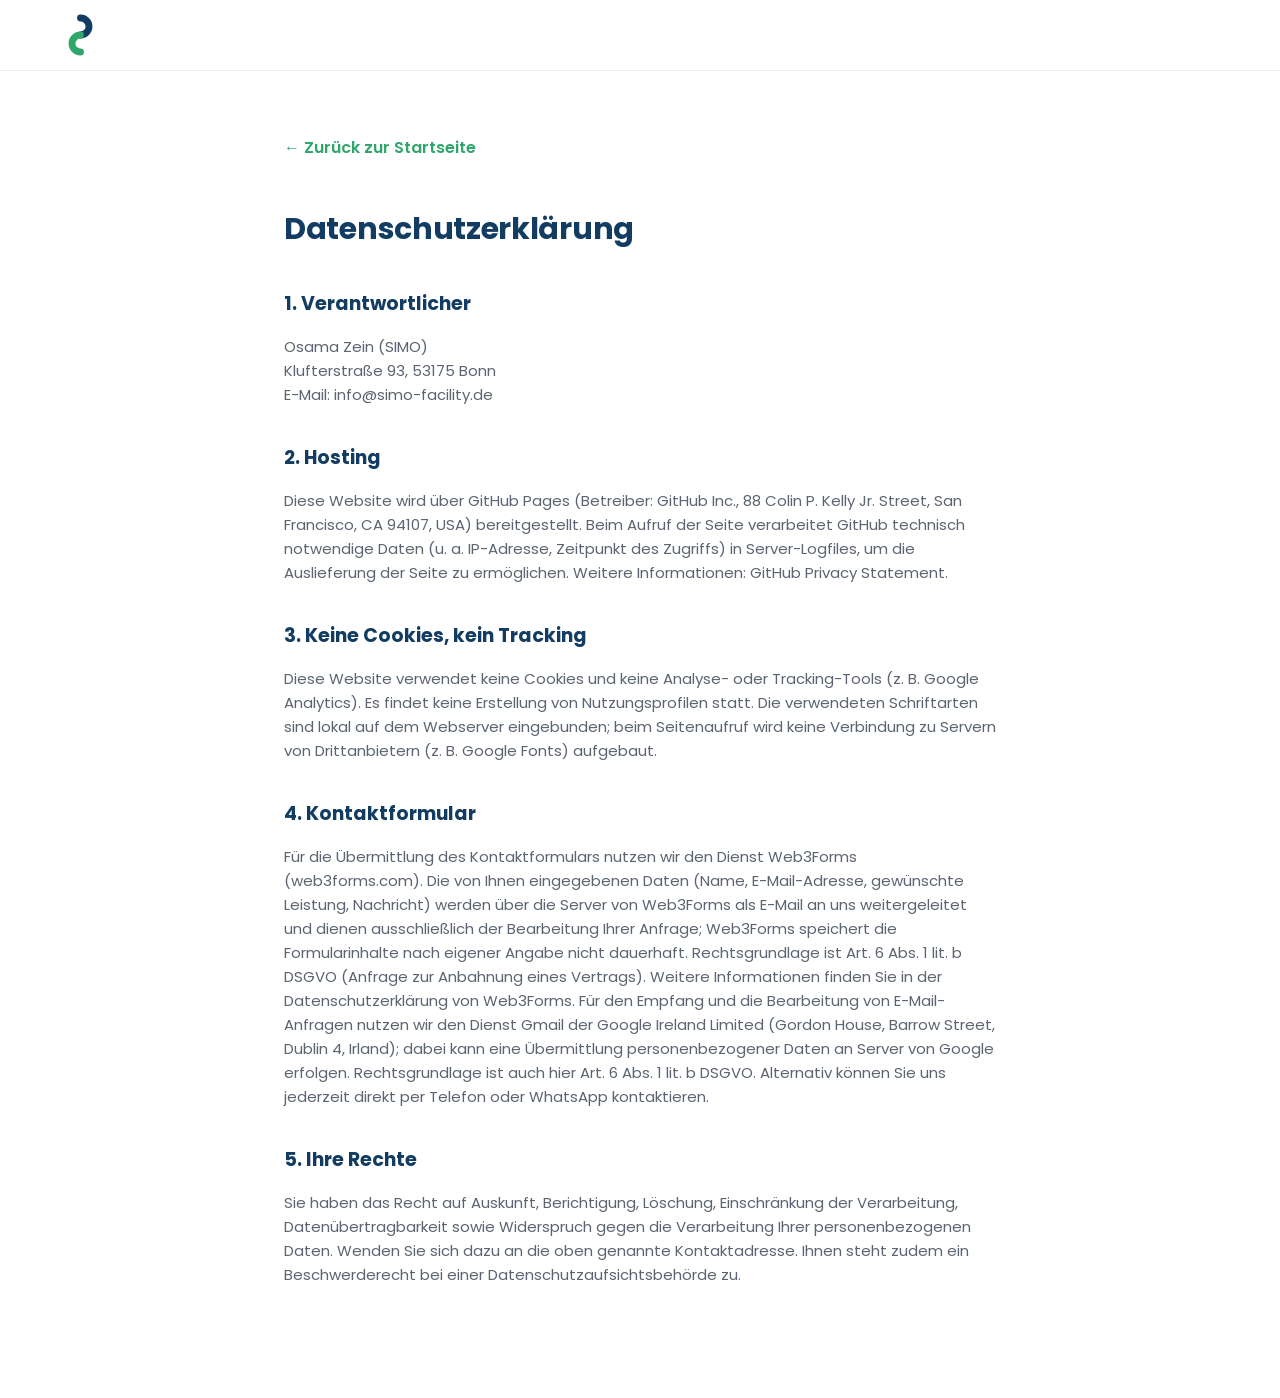
==== commit 1565595b: "Formular auf Web3Forms umgestellt, Datenschutz aktualisiert" ====
--- a/datenschutz.html
+++ b/datenschutz.html
@@ -40,7 +40,7 @@
   <p>Diese Website verwendet keine Cookies und keine Analyse- oder Tracking-Tools (z. B. Google Analytics). Es findet keine Erstellung von Nutzungsprofilen statt. Die verwendeten Schriftarten sind lokal auf dem Webserver eingebunden; beim Seitenaufruf wird keine Verbindung zu Servern von Drittanbietern (z. B. Google Fonts) aufgebaut.</p>
 
   <h2>4. Kontaktformular</h2>
-  <p>Für die Übermittlung des Kontaktformulars nutzen wir den Dienst FormSubmit (Devro LABS, formsubmit.co). Die von Ihnen eingegebenen Daten (Name, E-Mail-Adresse, gewünschte Leistung, Nachricht) werden über die Server von FormSubmit als E-Mail an uns weitergeleitet und dienen ausschließlich der Bearbeitung Ihrer Anfrage. Rechtsgrundlage ist Art. 6 Abs. 1 lit. b DSGVO (Anfrage zur Anbahnung eines Vertrags). Weitere Informationen finden Sie in der <a href="https://formsubmit.co/privacy.pdf" target="_blank" rel="noopener">Datenschutzerklärung von FormSubmit</a>. Für den Empfang und die Bearbeitung von E-Mail-Anfragen nutzen wir den Dienst Gmail der Google Ireland Limited (Gordon House, Barrow Street, Dublin 4, Irland); dabei kann eine Übermittlung personenbezogener Daten an Server von Google erfolgen. Rechtsgrundlage ist auch hier Art. 6 Abs. 1 lit. b DSGVO. Alternativ können Sie uns jederzeit direkt per Telefon oder WhatsApp kontaktieren.</p>
+  <p>Für die Übermittlung des Kontaktformulars nutzen wir den Dienst Web3Forms (web3forms.com). Die von Ihnen eingegebenen Daten (Name, E-Mail-Adresse, gewünschte Leistung, Nachricht) werden über die Server von Web3Forms als E-Mail an uns weitergeleitet und dienen ausschließlich der Bearbeitung Ihrer Anfrage; Web3Forms speichert die Formularinhalte nach eigener Angabe nicht dauerhaft. Rechtsgrundlage ist Art. 6 Abs. 1 lit. b DSGVO (Anfrage zur Anbahnung eines Vertrags). Weitere Informationen finden Sie in der <a href="https://web3forms.com/privacy" target="_blank" rel="noopener">Datenschutzerklärung von Web3Forms</a>. Für den Empfang und die Bearbeitung von E-Mail-Anfragen nutzen wir den Dienst Gmail der Google Ireland Limited (Gordon House, Barrow Street, Dublin 4, Irland); dabei kann eine Übermittlung personenbezogener Daten an Server von Google erfolgen. Rechtsgrundlage ist auch hier Art. 6 Abs. 1 lit. b DSGVO. Alternativ können Sie uns jederzeit direkt per Telefon oder WhatsApp kontaktieren.</p>
 
   <h2>5. Ihre Rechte</h2>
   <p>Sie haben das Recht auf Auskunft, Berichtigung, Löschung, Einschränkung der Verarbeitung, Datenübertragbarkeit sowie Widerspruch gegen die Verarbeitung Ihrer personenbezogenen Daten. Wenden Sie sich dazu an die oben genannte Kontaktadresse. Ihnen steht zudem ein Beschwerderecht bei einer Datenschutzaufsichtsbehörde zu.</p>
